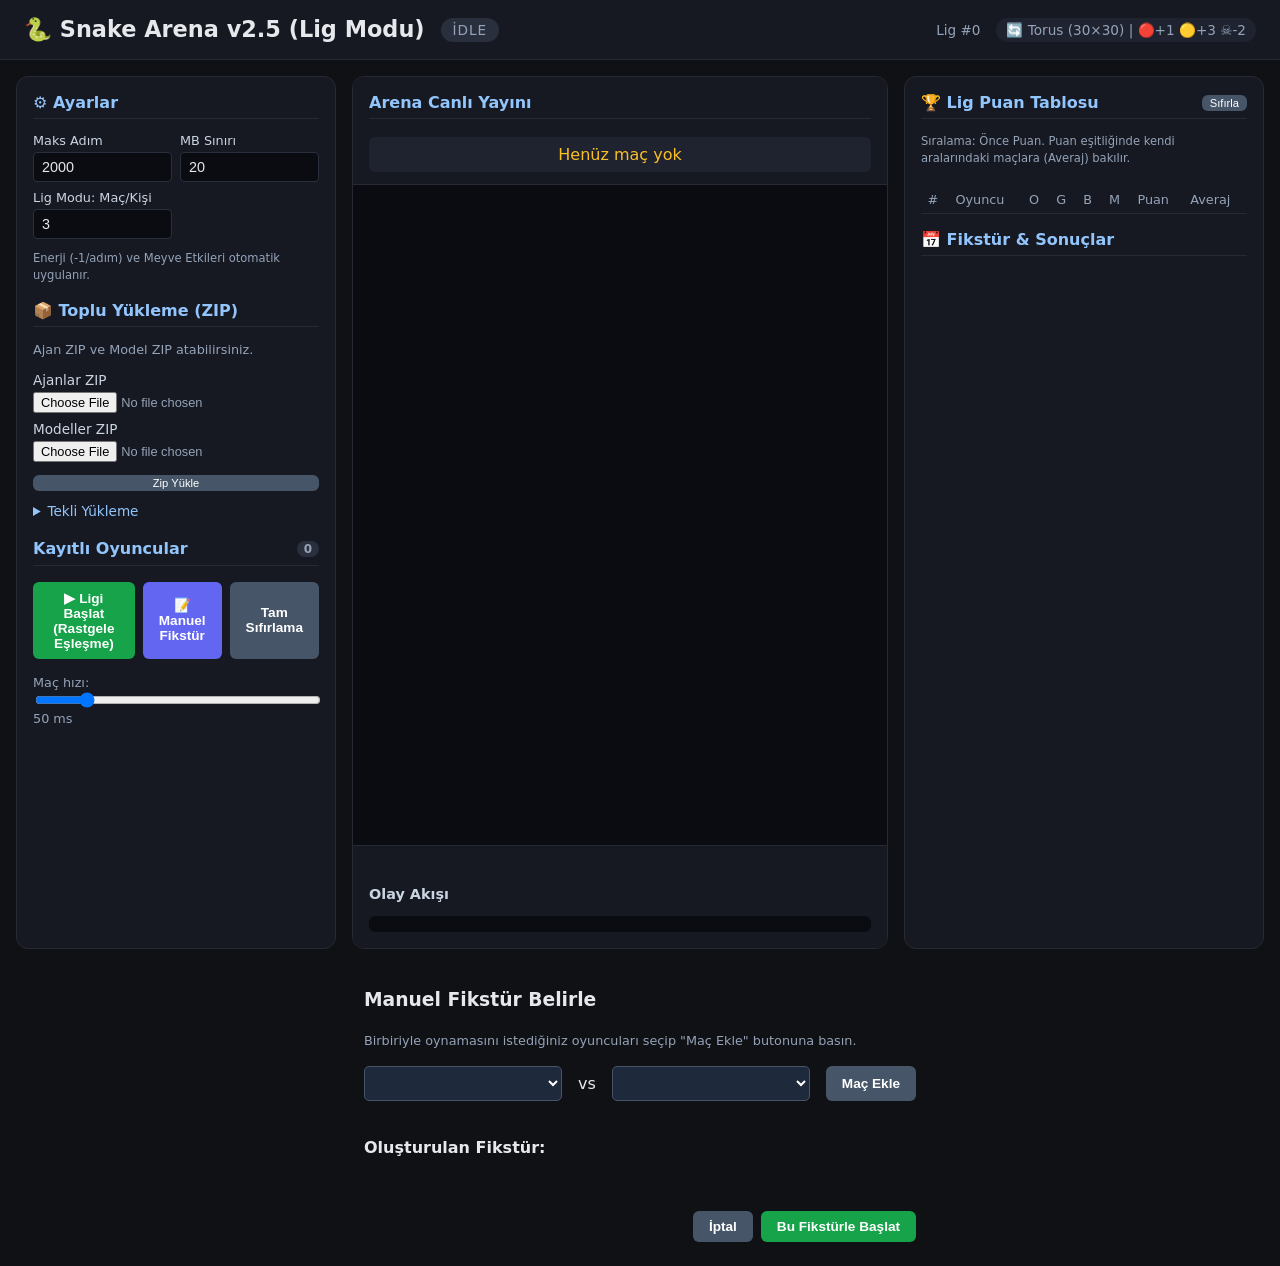
==== templates/index.html @ a8aa3fa2 "first commit" ====
<!DOCTYPE html>
<html lang="tr">
<head>
<meta charset="UTF-8">
<title>🐍 Snake Arena v2.5</title>
<link rel="stylesheet" href="/static/style.css">
</head>
<body>
<header>
  <h1>🐍 Snake Arena v2.5 (Lig Modu)</h1>
  <div class="phase-badge" id="phaseBadge">idle</div>
  <div class="tid">Lig #<span id="tid">0</span></div>
  <div class="topology">🔄 Torus (30×30) | 🔴+1 🟡+3 ☠️-2</div>
</header>

<main>
  <!-- SOL: Ayarlar + Upload + oyuncu listesi -->
  <section class="panel">
    <h2>⚙ Ayarlar</h2>
    <div class="config-grid">
      <label>Maks Adım
        <input type="number" id="maxStepsInput" min="50" max="5000" value="2000" step="50">
      </label>
      <label>MB Sınırı
        <input type="number" id="mbLimitInput" min="0.1" max="500" value="20" step="0.5">
      </label>
      <label>Lig Modu: Maç/Kişi
        <input type="number" id="perPlayerInput" min="1" max="50" value="3" step="1">
      </label>
    </div>
    <p class="hint tiny">Enerji (-1/adım) ve Meyve Etkileri otomatik uygulanır.</p>

    <h2>📦 Toplu Yükleme (ZIP)</h2>
    <p class="hint">Ajan ZIP ve Model ZIP atabilirsiniz.</p>
    <form id="zipForm">
      <label>Ajanlar ZIP
        <input type="file" name="agents_zip" accept=".zip">
      </label>
      <label>Modeller ZIP
        <input type="file" name="models_zip" accept=".zip">
      </label>
      <button type="submit" class="secondary tiny" style="margin-top:5px;width:100%">Zip Yükle</button>
    </form>
    <div id="zipMsg"></div>

    <details>
      <summary>Tekli Yükleme</summary>
      <form id="uploadForm">
        <label>Ajan (.py)<input type="file" name="agent_file" accept=".py" required></label>
        <label>Model dosyası<input type="file" name="model_file" required></label>
        <button type="submit" class="secondary tiny" style="width:100%">Tekli Yükle</button>
      </form>
    </details>

    <h2>Kayıtlı Oyuncular <span id="playerCount" class="count">0</span></h2>
    <ul id="playerList" class="player-list"></ul>

    <div class="actions">
      <button id="startBtn" class="primary">▶ Ligi Başlat (Rastgele Eşleşme)</button>
      <button id="startManualBtn" class="primary" style="background-color: #6366f1;">📝 Manuel Fikstür</button>
      <button id="resetBtn" class="secondary">Tam Sıfırlama</button>
    </div>
    <div class="speed-control">
      <label>Maç hızı:
        <input type="range" id="speedSlider" min="1" max="300" value="50">
        <span id="speedVal">50</span> ms
      </label>
    </div>
  </section>

  <!-- ORTA: Canlı oyun -->
  <section class="panel arena-panel">
    <h2>Arena Canlı Yayını</h2>
    <div id="matchInfo" class="match-info">Henüz maç yok</div>
    <canvas id="arena" width="660" height="660"></canvas>
    <div id="snakeStats" class="snake-stats"></div>
    <h3>Olay Akışı</h3>
    <div id="events" class="events"></div>
  </section>

  <!-- SAĞ: Braket + Leaderboard -->
  <section class="panel" style="display:flex;flex-direction:column;gap:1rem;">
    <div>
      <h2>🏆 Lig Puan Tablosu
        <button id="resetLbBtn" class="secondary tiny">Sıfırla</button>
      </h2>
      <p class="hint tiny" style="margin: 0 0 10px 0;">Sıralama: Önce Puan. Puan eşitliğinde kendi aralarındaki maçlara (Averaj) bakılır.</p>
      <div style="overflow-x:auto;">
        <table id="leaderboard" class="leaderboard" style="width:100%;text-align:left;">
          <thead>
            <tr><th>#</th><th>Oyuncu</th><th>O</th><th>G</th><th>B</th><th>M</th><th>Puan</th><th>Averaj</th></tr>
          </thead>
          <tbody></tbody>
        </table>
      </div>
    </div>
    
    <div>
      <h2>📅 Fikstür & Sonuçlar</h2>
      <div id="bracket" class="bracket" style="display:flex; flex-direction:column; gap:0.5rem; max-height:40vh; overflow-y:auto; padding-right:1rem; justify-content:flex-start;">
         <!-- Dinamik liste gelecek -->
      </div>
    </div>
  </section>
</main>

<dialog id="manualBracketModal" style="background:var(--bg-card);color:var(--text-light);border:1px solid var(--border);border-radius:var(--radius);padding:1.5rem;width:90vw;max-width:600px;max-height:90vh;overflow:hidden;display:flex;flex-direction:column;">
  <h3 style="margin-top:0;margin-bottom:0.5rem">Manuel Fikstür Belirle</h3>
  <p class="hint" style="margin-bottom:1rem">Birbiriyle oynamasını istediğiniz oyuncuları seçip "Maç Ekle" butonuna basın.</p>
  
  <div style="display:flex; gap:1rem; margin-bottom:1rem;">
    <select id="p1Select" style="flex:1; padding:0.5rem; border-radius:5px; background:#1e293b; color:#fff; border:1px solid #475569;"></select>
    <span style="align-self:center;">vs</span>
    <select id="p2Select" style="flex:1; padding:0.5rem; border-radius:5px; background:#1e293b; color:#fff; border:1px solid #475569;"></select>
    <button id="addMatchBtn" class="secondary">Maç Ekle</button>
  </div>
  
  <h4>Oluşturulan Fikstür:</h4>
  <ul id="manualMatchList" style="list-style:none; padding:0; margin:0; display:flex; flex-direction:column; gap:0.5rem; overflow-y:auto; max-height:40vh; margin-bottom:1rem;">
  </ul>
  
  <div class="actions" style="justify-content:flex-end;">
    <button id="cancelManualStartBtn" class="secondary">İptal</button>
    <button id="confirmManualStartBtn" class="primary">Bu Fikstürle Başlat</button>
  </div>
</dialog>

<script src="/static/arena.js"></script>
</body>
</html>
---- static/style.css ----
* { box-sizing: border-box; }
body {
  margin: 0;
  font-family: -apple-system, BlinkMacSystemFont, "Segoe UI", system-ui, sans-serif;
  background: #0f1115; color: #e6e8ec;
}
header {
  display: flex; align-items: center; gap: 1rem;
  padding: 1rem 1.5rem; background: #161922; border-bottom: 1px solid #262a35;
}
header h1 { margin: 0; font-size: 1.4rem; }
.tid { margin-left: auto; color: #94a3b8; font-size: 0.85rem; }
.phase-badge {
  padding: 0.25rem 0.75rem; border-radius: 999px; font-size: 0.85rem;
  background: #2a2f3d; color: #94a3b8; text-transform: uppercase; letter-spacing: 1px;
}
.phase-badge.running { background: #1e3a2e; color: #4ade80; animation: pulse 1.4s infinite; }
.phase-badge.done    { background: #3a2e1e; color: #fbbf24; }
@keyframes pulse { 50% { opacity: 0.6; } }

main {
  display: grid; grid-template-columns: 320px 1fr 360px;
  gap: 1rem; padding: 1rem;
  min-height: calc(100vh - 70px);
}

.panel {
  background: #161922; border: 1px solid #262a35; border-radius: 12px;
  padding: 1rem; overflow-y: auto;
}
.panel h2 {
  margin-top: 1rem; font-size: 1rem; color: #93c5fd;
  border-bottom: 1px solid #262a35; padding-bottom: 0.4rem;
  display: flex; justify-content: space-between; align-items: center;
}
.panel h2:first-child { margin-top: 0; }
.panel h3 { font-size: 0.9rem; color: #cbd5e1; margin-top: 1rem; }
.hint { font-size: 0.8rem; color: #94a3b8; line-height: 1.5; }
code { background: #2a2f3d; padding: 1px 5px; border-radius: 4px; font-size: 0.85em; color: #fbbf24; }

form label { display: block; margin: 0.5rem 0; font-size: 0.85rem; color: #cbd5e1; }
input[type=file] {
  display: block; margin-top: 0.25rem; width: 100%;
  color: #94a3b8; font-size: 0.8rem;
}
button {
  cursor: pointer; padding: 0.5rem 1rem; border-radius: 6px; border: none;
  background: #3b82f6; color: white; font-weight: 600; font-size: 0.85rem;
}
button.primary { background: #16a34a; }
button.secondary { background: #475569; }
button.tiny { padding: 2px 8px; font-size: 0.7rem; font-weight: 400; }
button:hover { filter: brightness(1.15); }
button:disabled { opacity: 0.5; cursor: not-allowed; }

.actions { display: flex; gap: 0.5rem; margin-top: 1rem; }
.speed-control { margin-top: 1rem; font-size: 0.8rem; color: #94a3b8; }
.speed-control input { width: 100%; }

.count {
  background: #2a2f3d; padding: 1px 7px; border-radius: 999px; font-size: 0.75rem;
  margin-left: 0.5rem; color: #94a3b8;
}
.player-list { list-style: none; padding: 0; margin: 0.5rem 0; }
.player-list li {
  padding: 0.4rem 0.6rem; background: #1f2330; border-radius: 6px;
  margin-bottom: 4px; font-size: 0.85rem;
  display: flex; justify-content: space-between;
}

#uploadMsg { margin-top: 0.5rem; font-size: 0.85rem; min-height: 1.2em; }
#uploadMsg.ok { color: #4ade80; }
#uploadMsg.err { color: #f87171; }

.arena-panel { display: flex; flex-direction: column; align-items: center; }
.arena-panel h2, .arena-panel h3 { align-self: stretch; }
#arena {
  background: #0a0c12; border: 1px solid #262a35; border-radius: 8px;
  margin: 0.5rem 0;
}
.match-info {
  font-size: 1rem; color: #fbbf24; padding: 0.5rem; text-align: center;
  background: #1f2330; border-radius: 6px; margin: 0.25rem 0;
  align-self: stretch;
}
.snake-stats {
  display: flex; gap: 1rem; justify-content: space-around;
  width: 100%; font-size: 0.85rem; padding: 0.5rem;
}
.snake-stats .s0 { color: #4ade80; }
.snake-stats .s1 { color: #60a5fa; }
.snake-stats .dead { text-decoration: line-through; opacity: 0.6; }

.events {
  background: #0a0c12; border-radius: 6px; padding: 0.5rem;
  font-family: ui-monospace, monospace; font-size: 0.75rem;
  max-height: 150px; overflow-y: auto; width: 100%;
}
.events div { padding: 1px 0; color: #94a3b8; }
.events div.new { color: #fbbf24; }

.bracket { display: flex; gap: 0.5rem; overflow-x: auto; padding: 0.5rem 0; }
.bracket-round {
  display: flex; flex-direction: column; justify-content: space-around;
  min-width: 130px; gap: 0.5rem;
}
.bracket-round .round-name {
  font-size: 0.7rem; text-transform: uppercase; color: #94a3b8;
  text-align: center; margin-bottom: 0.25rem; letter-spacing: 1px;
}
.match-card {
  background: #1f2330; border-radius: 6px; padding: 0.4rem; font-size: 0.75rem;
  border-left: 3px solid #475569;
}
.match-card.live { border-left-color: #fbbf24; box-shadow: 0 0 12px rgba(251,191,36,0.3); }
.match-card.done { border-left-color: #4ade80; }
.match-card .player {
  padding: 2px 4px; display: flex; justify-content: space-between;
}
.match-card .player.winner {
  background: #1e3a2e; color: #4ade80; border-radius: 3px; font-weight: 600;
}
.match-card .player.loser { color: #94a3b8; }

.leaderboard { width: 100%; border-collapse: collapse; font-size: 0.8rem; margin-top: 0.5rem; }
.leaderboard th, .leaderboard td {
  padding: 0.4rem; text-align: left; border-bottom: 1px solid #262a35;
}
.leaderboard th { color: #94a3b8; font-weight: 500; }
.leaderboard tbody tr:nth-child(1) td { color: #fbbf24; font-weight: 600; }
.leaderboard tbody tr:nth-child(2) td { color: #cbd5e1; }
.leaderboard tbody tr:nth-child(3) td { color: #f97316; }

.history {
  font-size: 0.75rem; max-height: 200px; overflow-y: auto;
  font-family: ui-monospace, monospace;
}
.history div {
  padding: 3px 5px; border-bottom: 1px solid #262a35; color: #94a3b8;
}
.history div .w { color: #4ade80; font-weight: 600; }

/* ---- v2 additions ---- */
.topology {
  font-size: 0.85rem; color: #94a3b8;
  background: #1f2330; padding: 4px 10px; border-radius: 999px;
}
.config-grid {
  display: grid; grid-template-columns: 1fr 1fr; gap: 0.5rem; margin: 0.5rem 0;
}
.config-grid label { margin: 0; font-size: 0.8rem; color: #cbd5e1; }
.config-grid input {
  width: 100%; margin-top: 4px; padding: 6px 8px;
  background: #0a0c12; border: 1px solid #2a2f3d; color: #e6e8ec;
  border-radius: 4px; font-size: 0.9rem;
}
.hint.tiny { font-size: 0.72rem; }
details { margin-top: 0.5rem; }
details summary { cursor: pointer; font-size: 0.85rem; color: #93c5fd; padding: 4px 0; }
#zipMsg, #uploadMsg { margin-top: 0.5rem; font-size: 0.85rem; }
#zipMsg.ok, #uploadMsg.ok { color: #4ade80; }
#zipMsg.err, #uploadMsg.err { color: #f87171; }
.zip-report { font-size: 0.78rem; margin-top: 0.4rem; background: #0a0c12; padding: 6px 8px; border-radius: 4px; }
.zip-report b { color: #cbd5e1; }
.zip-report ul { margin: 2px 0; padding-left: 1.2em; }

.player-list li.oversized {
  border-left: 3px solid #f87171; padding-left: 8px; background: #2a1f1f;
}
.player-list li .mb-info {
  font-size: 0.72rem; color: #94a3b8; margin-left: 6px;
}
.player-list li.oversized .mb-info {
  color: #f87171; font-weight: 600;
}
.player-list li .no-params {
  font-size: 0.7rem; color: #fbbf24; margin-left: 6px;
}

/* BRACKET FIXES */
.bracket {
  display: flex !important;
  gap: 1rem !important;
  overflow-x: auto !important;
  padding: 0.5rem !important;
  justify-content: flex-start !important;
  align-items: center !important;
}
.bracket-round {
  display: flex !important;
  flex-direction: column !important;
  justify-content: center !important;
  flex: 0 0 150px !important;
  min-width: 150px !important;
  gap: 0.5rem !important;
}
.match-card {
  width: 100% !important;
  box-sizing: border-box !important;
  overflow: hidden !important;
}
.match-card .player {
  white-space: nowrap !important;
}
.match-card .player span:first-child {
  overflow: hidden !important;
  text-overflow: ellipsis !important;
  max-width: 100px !important;
}

.bracket {
  display: flex !important;
  gap: 1rem !important;
  overflow-x: auto !important;
  padding: 0.5rem !important;
  justify-content: flex-start !important; 
  align-items: stretch !important;
}

.bracket-round {
  display: flex !important;
  flex-direction: column !important;
  justify-content: space-around !important;
  flex: 0 0 140px !important;
  min-width: 140px !important;
  gap: 0.75rem !important;
}

.bracket-round .round-name {
  font-size: 0.75rem !important;
  text-transform: uppercase !important;
  color: #94a3b8 !important;
  text-align: center !important;
  margin-bottom: 0.5rem !important;
  letter-spacing: 1px !important;
  font-weight: bold !important;
  width: 100% !important;
}

.match-card {
  width: 100% !important;
  box-sizing: border-box !important;
  overflow: hidden !important;
  background: #1f2330 !important;
  border-radius: 6px !important;
  padding: 0.4rem !important;
  border-left: 3px solid #475569 !important;
}

.match-card .player {
  padding: 2px 4px !important;
  display: flex !important;
  justify-content: space-between !important;
  align-items: center !important;
  white-space: nowrap !important;
}

.match-card .player span:first-child {
  overflow: hidden !important;
  text-overflow: ellipsis !important;
  max-width: 90px !important;
  display: inline-block !important;
}
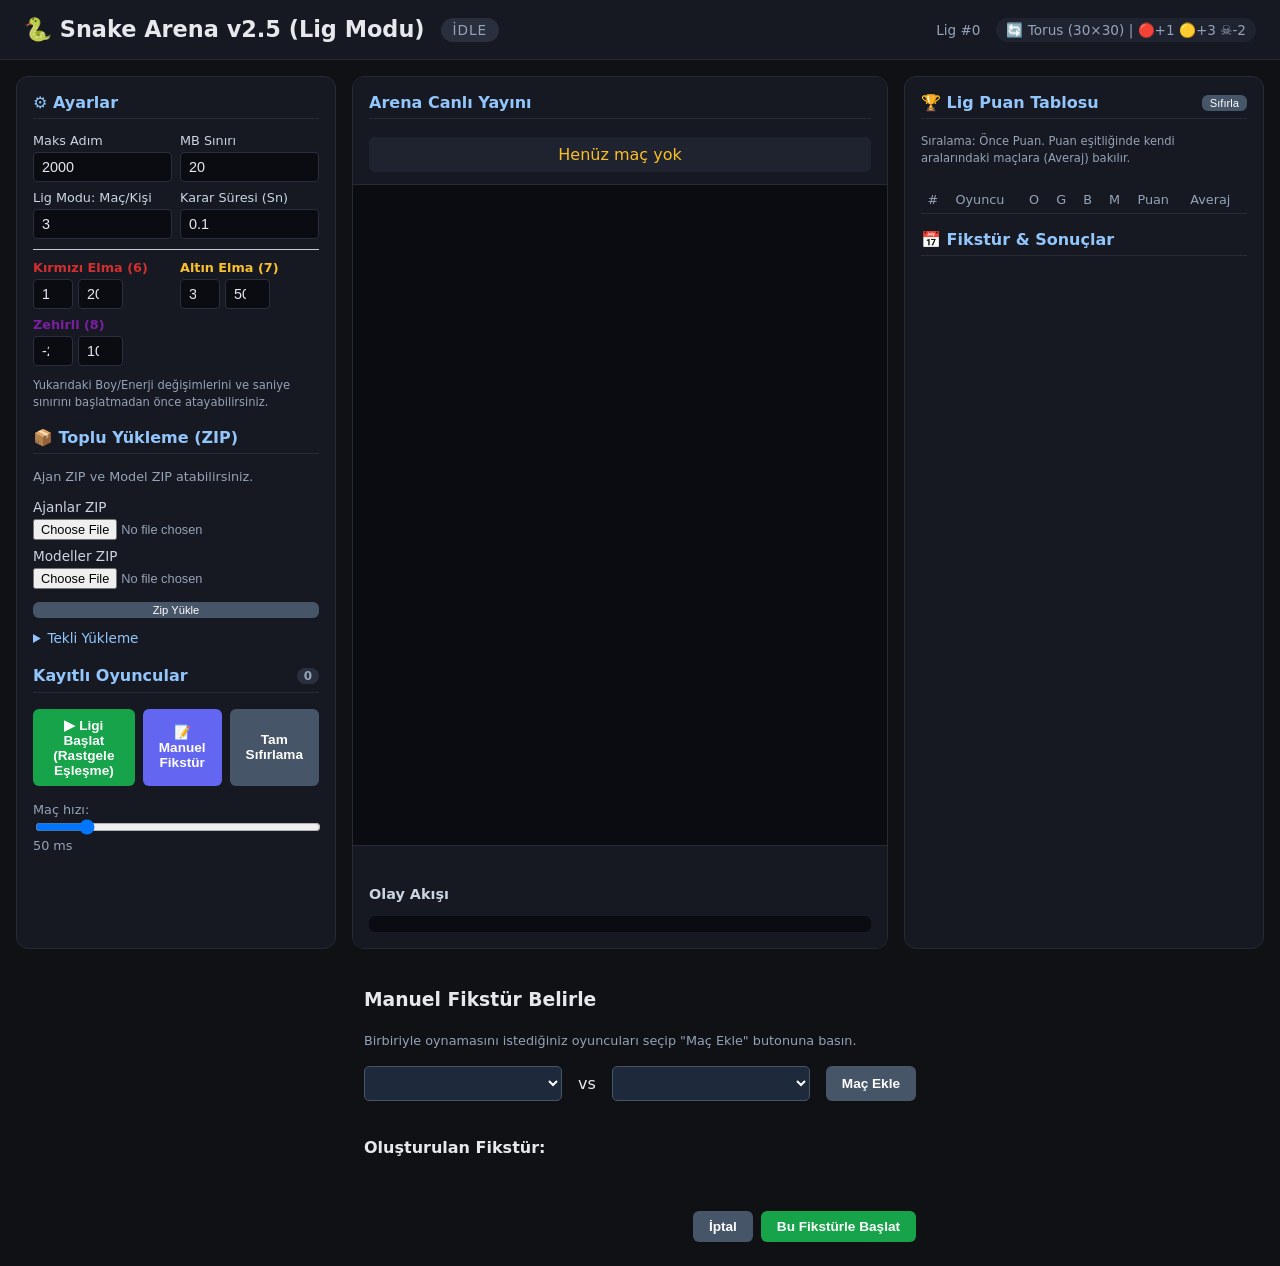
==== commit 1192bb8b: "Remove deprecated agents and their parameters; introduce new example agents with basic strategies an" ====
--- a/templates/index.html
+++ b/templates/index.html
@@ -27,8 +27,33 @@
       <label>Lig Modu: Maç/Kişi
         <input type="number" id="perPlayerInput" min="1" max="50" value="3" step="1">
       </label>
+      <label>Karar Süresi (Sn)
+        <input type="number" id="timeLimitInput" min="0.01" max="5.0" value="0.1" step="0.01">
+      </label>
     </div>
-    <p class="hint tiny">Enerji (-1/adım) ve Meyve Etkileri otomatik uygulanır.</p>
+    
+    <div class="config-grid" style="margin-top: 10px; border-top: 1px solid #ccc; padding-top: 10px;">
+      <label style="color:#d32f2f; font-weight:bold;">Kırmızı Elma (6)
+        <div style="display:flex;gap:5px;">
+          <input type="number" id="f6_len" value="1" title="Boy Değişimi" style="width:40px;">
+          <input type="number" id="f6_egy" value="20" title="Enerji Değişimi" style="width:45px;">
+        </div>
+      </label>
+      <label style="color:#fbc02d; font-weight:bold;">Altın Elma (7)
+        <div style="display:flex;gap:5px;">
+          <input type="number" id="f7_len" value="3" title="Boy Değişimi" style="width:40px;">
+          <input type="number" id="f7_egy" value="50" title="Enerji Değişimi" style="width:45px;">
+        </div>
+      </label>
+      <label style="color:#7b1fa2; font-weight:bold;">Zehirli (8)
+        <div style="display:flex;gap:5px;">
+          <input type="number" id="f8_len" value="-2" title="Boy Değişimi" style="width:40px;">
+          <input type="number" id="f8_egy" value="100" title="Enerji Değişimi" style="width:45px;">
+        </div>
+      </label>
+    </div>
+    
+    <p class="hint tiny">Yukarıdaki Boy/Enerji değişimlerini ve saniye sınırını başlatmadan önce atayabilirsiniz.</p>
 
     <h2>📦 Toplu Yükleme (ZIP)</h2>
     <p class="hint">Ajan ZIP ve Model ZIP atabilirsiniz.</p>
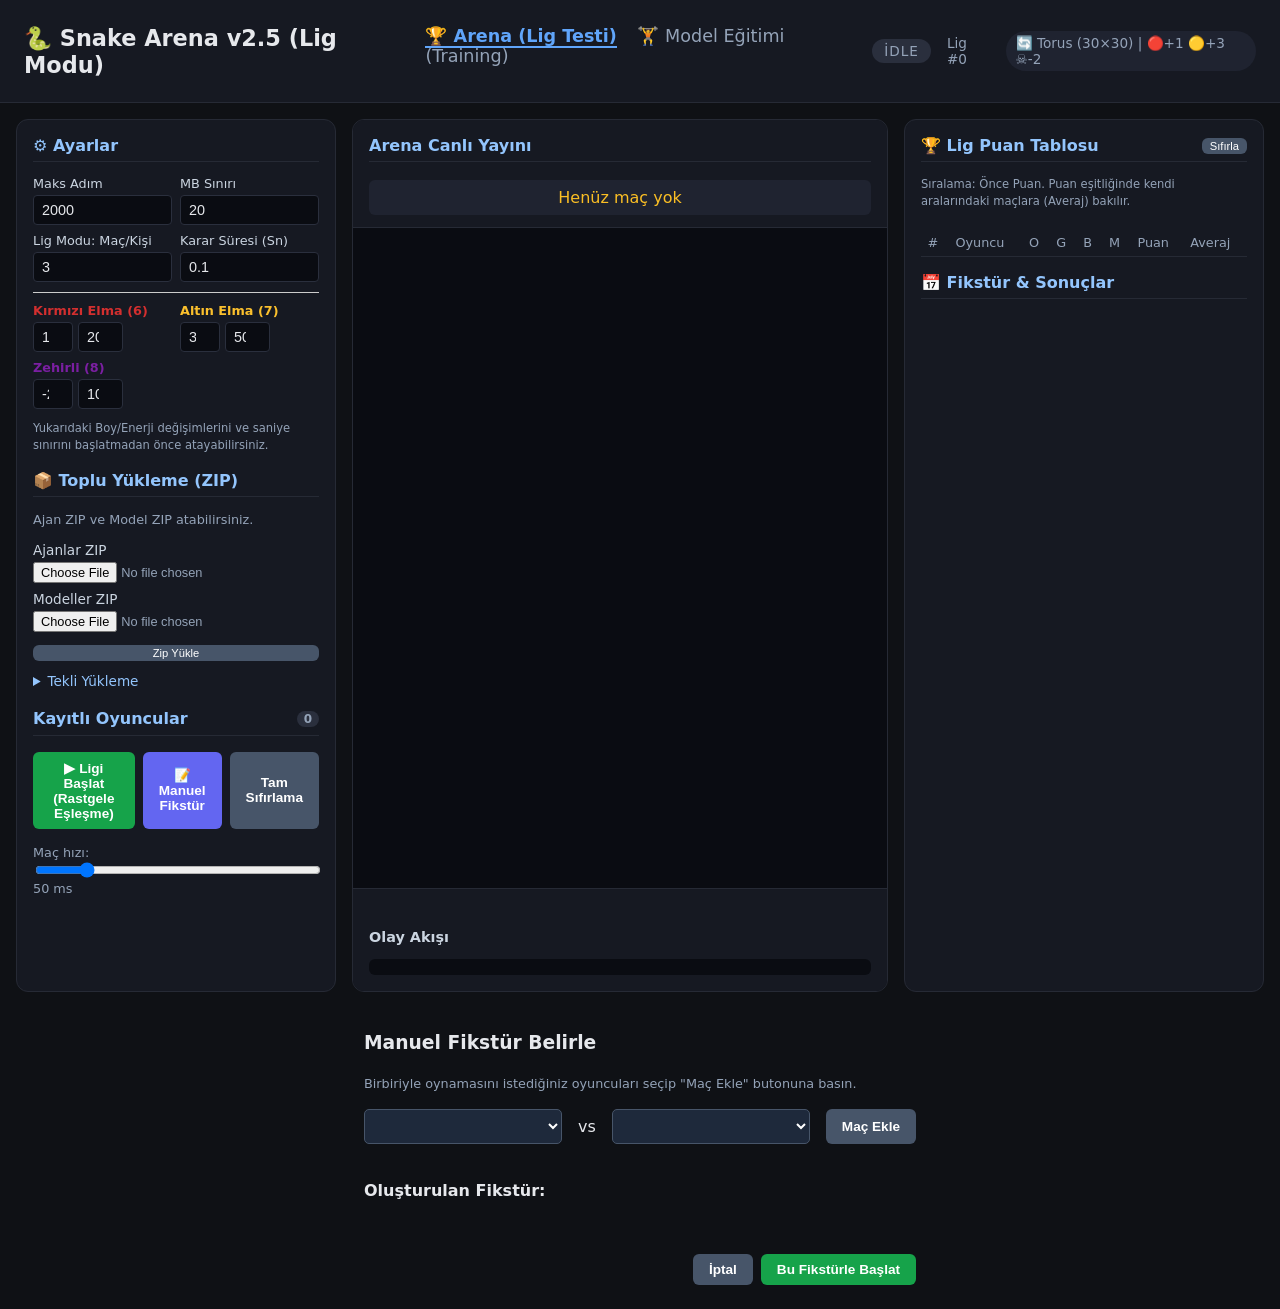
==== commit 80702fab: "Add training module page and navigation; update index with links to training and arena" ====
--- a/templates/index.html
+++ b/templates/index.html
@@ -8,6 +8,10 @@
 <body>
 <header>
   <h1>🐍 Snake Arena v2.5 (Lig Modu)</h1>
+  <nav style="margin-top: 10px; margin-bottom: 20px; font-size: 1.1rem;">
+    <a href="/" style="color: #60a5fa; text-decoration: none; font-weight: bold; margin-right: 15px; border-bottom: 2px solid #60a5fa;">🏆 Arena (Lig Testi)</a>
+    <a href="/egitim" style="color: #94a3b8; text-decoration: none;">🏋️ Model Eğitimi (Training)</a>
+  </nav>
   <div class="phase-badge" id="phaseBadge">idle</div>
   <div class="tid">Lig #<span id="tid">0</span></div>
   <div class="topology">🔄 Torus (30×30) | 🔴+1 🟡+3 ☠️-2</div>
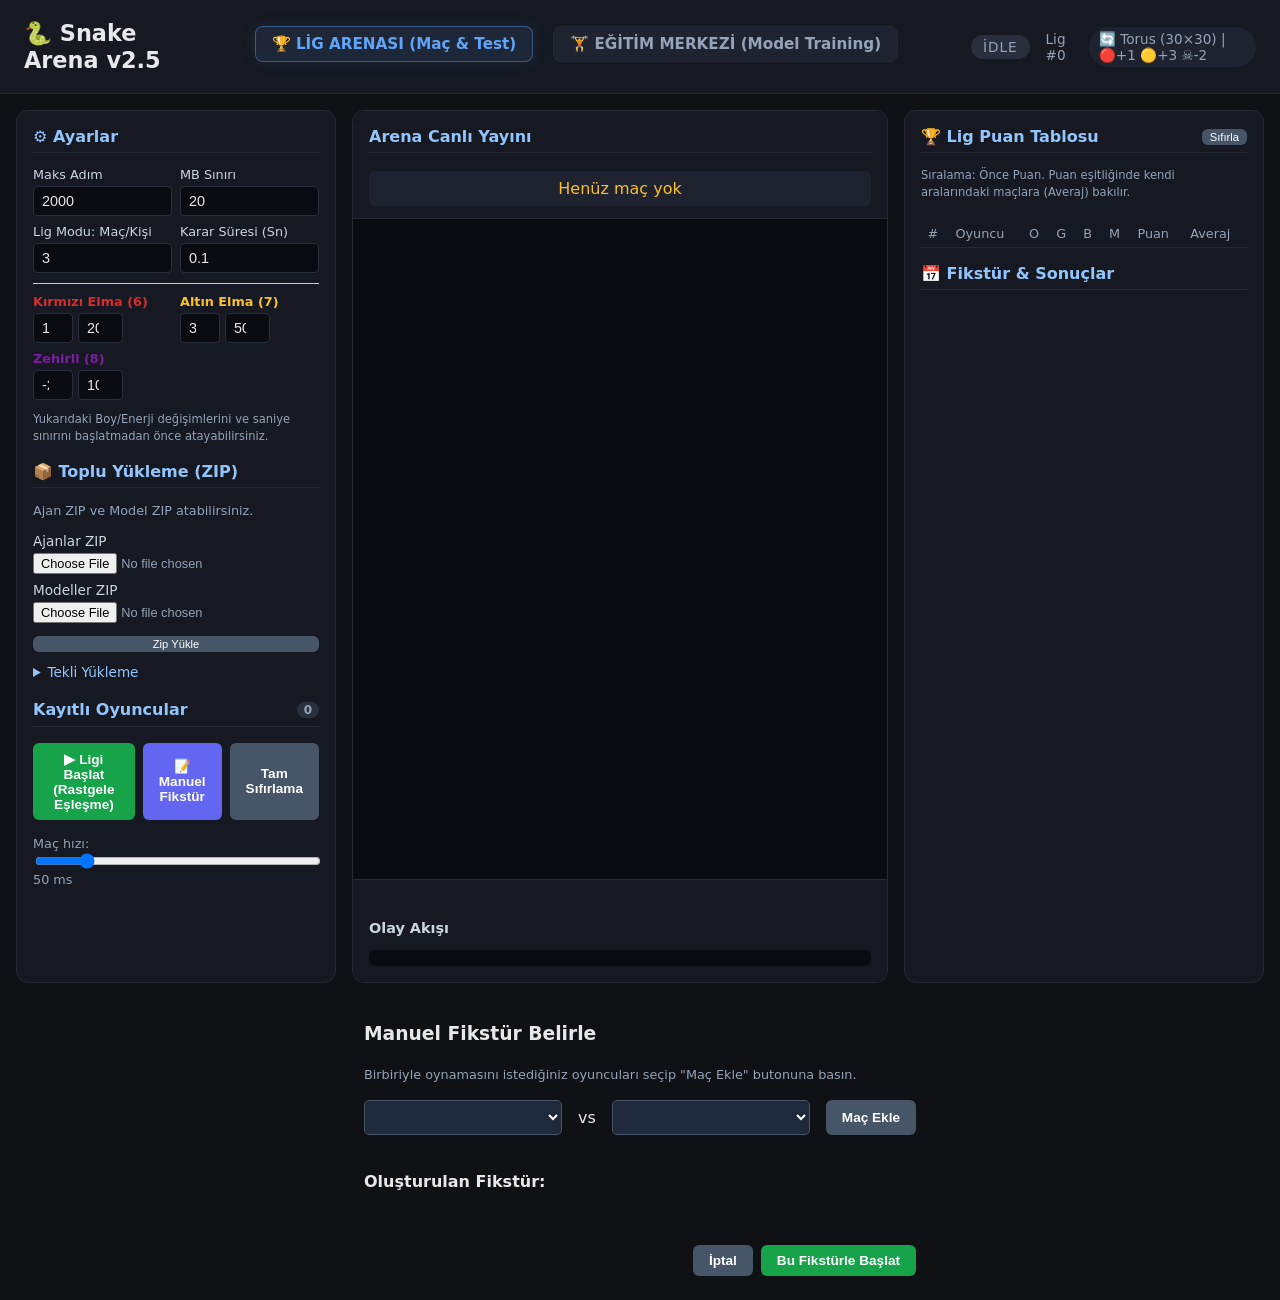
==== commit 255f20eb: "Enhance training module: enforce mandatory agent uploads, improve UI for agent selection, and add ti" ====
--- a/templates/index.html
+++ b/templates/index.html
@@ -7,10 +7,10 @@
 </head>
 <body>
 <header>
-  <h1>🐍 Snake Arena v2.5 (Lig Modu)</h1>
-  <nav style="margin-top: 10px; margin-bottom: 20px; font-size: 1.1rem;">
-    <a href="/" style="color: #60a5fa; text-decoration: none; font-weight: bold; margin-right: 15px; border-bottom: 2px solid #60a5fa;">🏆 Arena (Lig Testi)</a>
-    <a href="/egitim" style="color: #94a3b8; text-decoration: none;">🏋️ Model Eğitimi (Training)</a>
+  <h1>🐍 Snake Arena v2.5</h1>
+  <nav class="main-nav">
+    <a href="/" class="nav-item active">🏆 LİG ARENASI (Maç & Test)</a>
+    <a href="/egitim" class="nav-item">🏋️ EĞİTİM MERKEZİ (Model Training)</a>
   </nav>
   <div class="phase-badge" id="phaseBadge">idle</div>
   <div class="tid">Lig #<span id="tid">0</span></div>
--- a/static/style.css
+++ b/static/style.css
@@ -8,7 +8,44 @@
   display: flex; align-items: center; gap: 1rem;
   padding: 1rem 1.5rem; background: #161922; border-bottom: 1px solid #262a35;
 }
-header h1 { margin: 0; font-size: 1.4rem; }
+header h1 {
+  margin: 0;
+  font-size: 1.4rem;
+}
+
+/* --- NAVIGATION --- */
+.main-nav {
+    display: flex;
+    justify-content: center;
+    gap: 20px;
+    margin: 10px 0 15px 0;
+    width: 100%;
+}
+
+.nav-item {
+    text-decoration: none;
+    color: #94a3b8;
+    font-weight: 600;
+    font-size: 0.95rem;
+    padding: 8px 16px;
+    border-radius: 8px;
+    transition: all 0.2s;
+    border: 1px solid #262a35;
+    background: #1f2330;
+}
+
+.nav-item:hover {
+    color: #fff;
+    background: #2a2f3d;
+}
+
+.nav-item.active {
+    color: #60a5fa;
+    background: rgba(96, 165, 250, 0.1);
+    border: 1px solid rgba(96, 165, 250, 0.4);
+    box-shadow: 0 0 15px rgba(96, 165, 250, 0.1);
+}
+
 .tid { margin-left: auto; color: #94a3b8; font-size: 0.85rem; }
 .phase-badge {
   padding: 0.25rem 0.75rem; border-radius: 999px; font-size: 0.85rem;
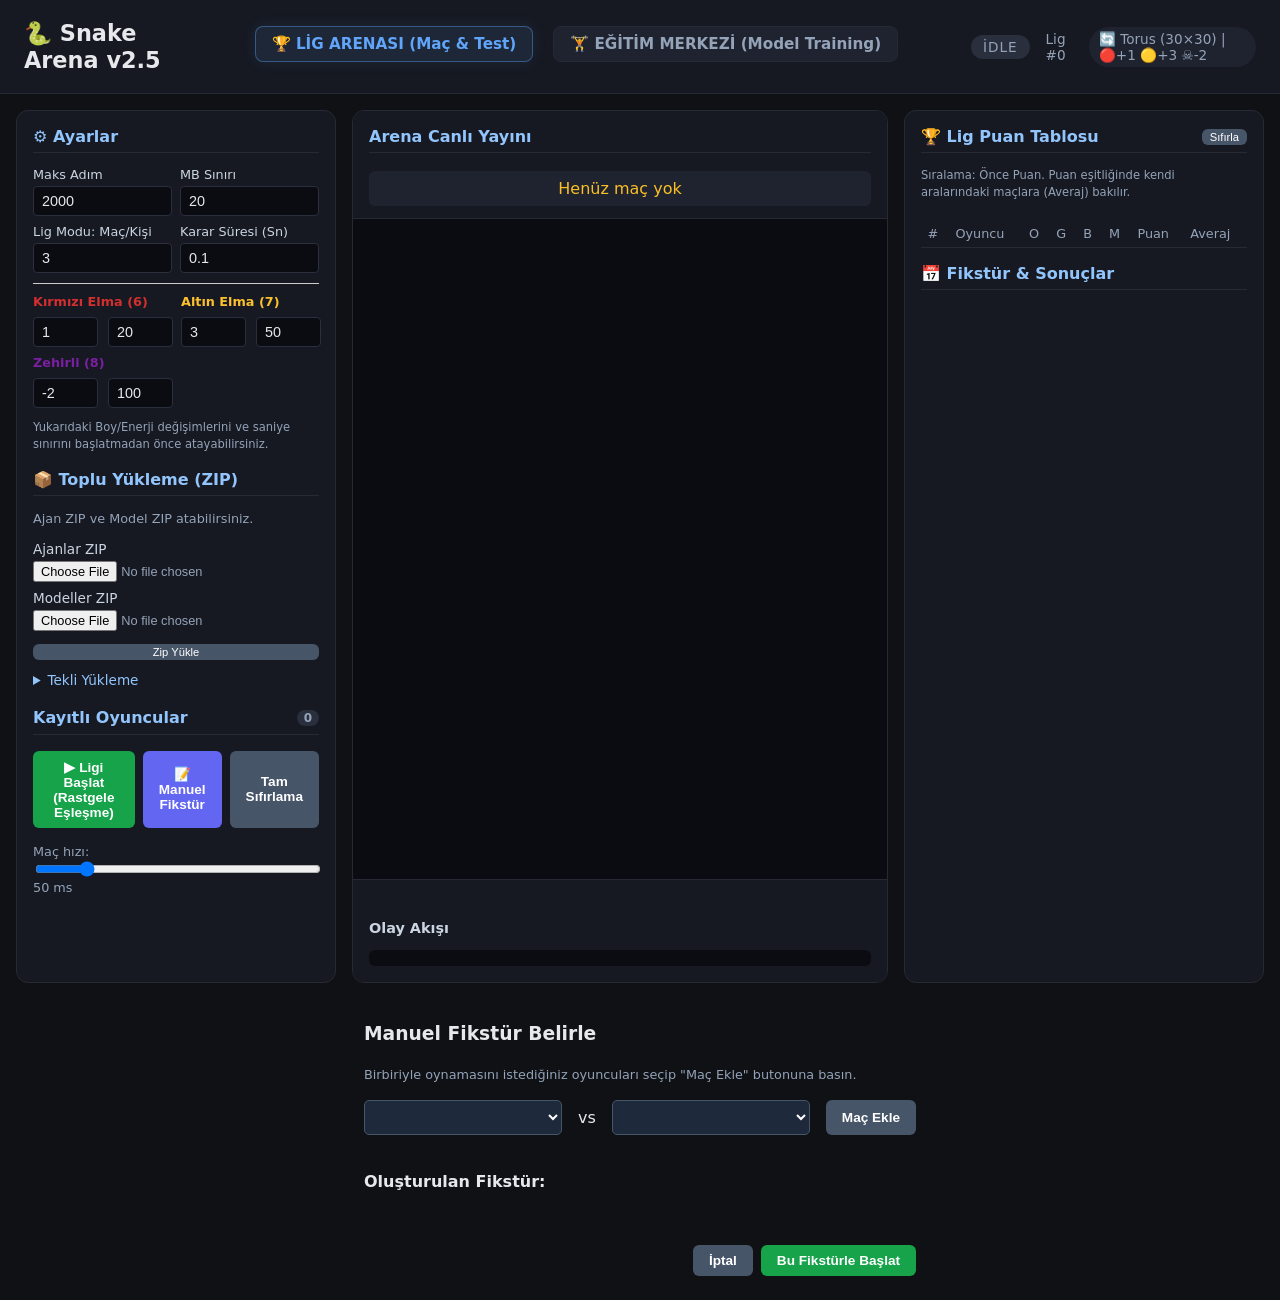
==== commit bf1ca6d2: "style: responsive layout update for fruit configuration inputs in egitim and index templates" ====
--- a/templates/index.html
+++ b/templates/index.html
@@ -38,21 +38,21 @@
     
     <div class="config-grid" style="margin-top: 10px; border-top: 1px solid #ccc; padding-top: 10px;">
       <label style="color:#d32f2f; font-weight:bold;">Kırmızı Elma (6)
-        <div style="display:flex;gap:5px;">
-          <input type="number" id="f6_len" value="1" title="Boy Değişimi" style="width:40px;">
-          <input type="number" id="f6_egy" value="20" title="Enerji Değişimi" style="width:45px;">
+        <div style="display:flex;gap:10px; width:100%; margin-top:4px;">
+          <input type="number" id="f6_len" value="1" title="Boy Değişimi" style="flex: 1 1 50%; min-width: 65px;">
+          <input type="number" id="f6_egy" value="20" title="Enerji Değişimi" style="flex: 1 1 50%; min-width: 65px;">
         </div>
       </label>
       <label style="color:#fbc02d; font-weight:bold;">Altın Elma (7)
-        <div style="display:flex;gap:5px;">
-          <input type="number" id="f7_len" value="3" title="Boy Değişimi" style="width:40px;">
-          <input type="number" id="f7_egy" value="50" title="Enerji Değişimi" style="width:45px;">
+        <div style="display:flex;gap:10px; width:100%; margin-top:4px;">
+          <input type="number" id="f7_len" value="3" title="Boy Değişimi" style="flex: 1 1 50%; min-width: 65px;">
+          <input type="number" id="f7_egy" value="50" title="Enerji Değişimi" style="flex: 1 1 50%; min-width: 65px;">
         </div>
       </label>
       <label style="color:#7b1fa2; font-weight:bold;">Zehirli (8)
-        <div style="display:flex;gap:5px;">
-          <input type="number" id="f8_len" value="-2" title="Boy Değişimi" style="width:40px;">
-          <input type="number" id="f8_egy" value="100" title="Enerji Değişimi" style="width:45px;">
+        <div style="display:flex;gap:10px; width:100%; margin-top:4px;">
+          <input type="number" id="f8_len" value="-2" title="Boy Değişimi" style="flex: 1 1 50%; min-width: 65px;">
+          <input type="number" id="f8_egy" value="100" title="Enerji Değişimi" style="flex: 1 1 50%; min-width: 65px;">
         </div>
       </label>
     </div>
@@ -76,9 +76,10 @@
       <summary>Tekli Yükleme</summary>
       <form id="uploadForm">
         <label>Ajan (.py)<input type="file" name="agent_file" accept=".py" required></label>
-        <label>Model dosyası<input type="file" name="model_file" required></label>
+        <label>Model dosyası (.json, .pth vb.)<input type="file" name="model_file" required></label>
         <button type="submit" class="secondary tiny" style="width:100%">Tekli Yükle</button>
       </form>
+      <div id="uploadMsg"></div>
     </details>
 
     <h2>Kayıtlı Oyuncular <span id="playerCount" class="count">0</span></h2>
